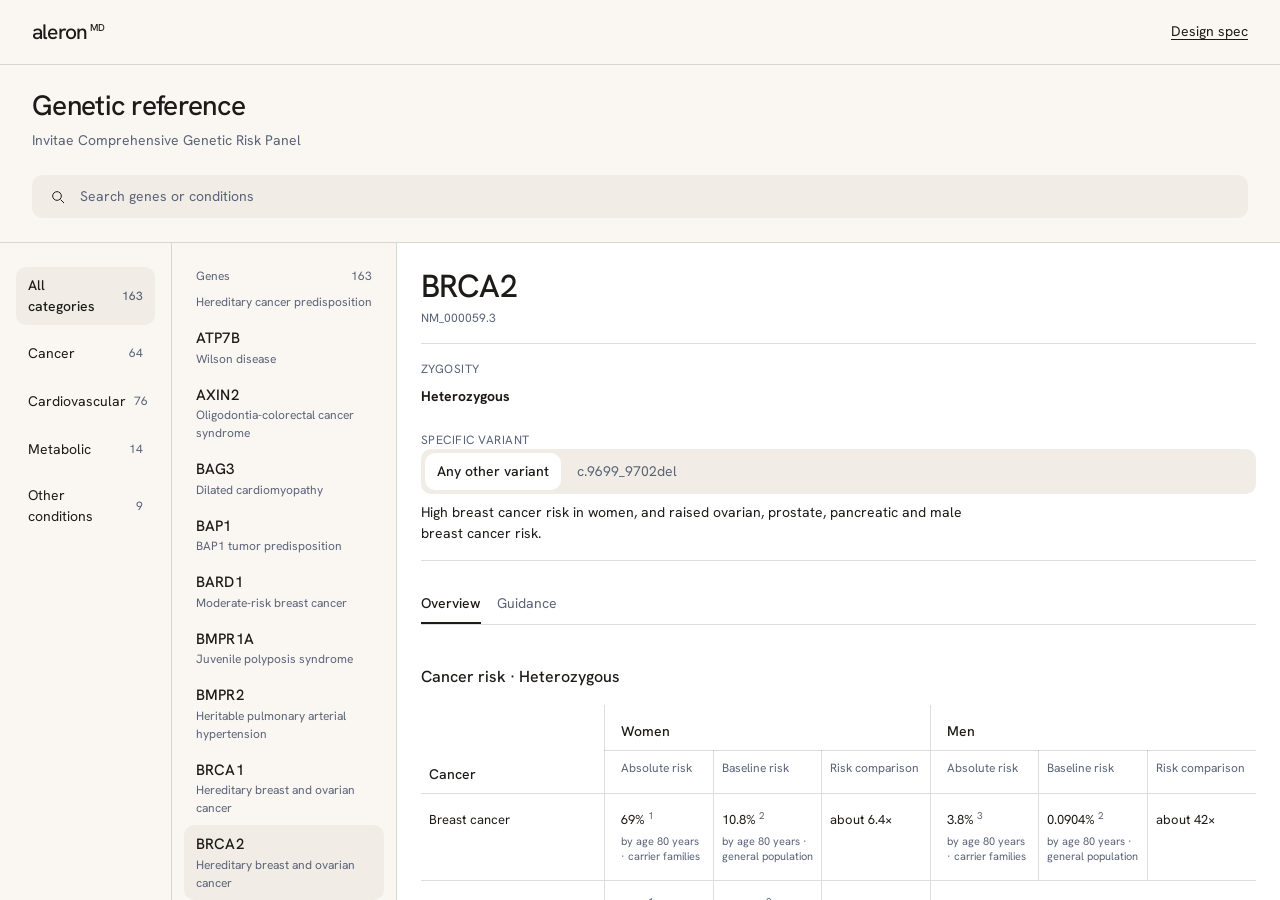
==== index.html @ 7b465159 "X-linked genes: check line for women with variants on both copies Co-Authored-By: Claude Opus 5.5 <n" ====
<!doctype html>
<html lang="en">
<head>
  <meta charset="utf-8">
  <meta name="viewport" content="width=device-width, initial-scale=1">
  <meta name="color-scheme" content="light">
  <meta name="robots" content="noindex, nofollow">
  <meta name="description" content="Browse genes, associated conditions, and source-linked clinical guidance.">
  <title>Genetic reference | Aleron MD</title>
  <link rel="icon" href="data:,">
  <link rel="preconnect" href="https://fonts.googleapis.com">
  <link rel="preconnect" href="https://fonts.gstatic.com" crossorigin>
  <link href="https://fonts.googleapis.com/css2?family=Hanken+Grotesk:wght@400;500&display=swap" rel="stylesheet">
  <link rel="stylesheet" href="./styles.css?v=zyg-9">
  <script type="module" src="./app.js?v=zyg-12"></script>
</head>
<body>
<div id="gene-library" aria-label="Genetic reference library">
  <header class="gl-top"><div class="gl-brand">aleron<sup>MD</sup></div><nav style="display:flex;gap:var(--space-inline-module)"><a href="./spec.html" style="color:inherit;text-underline-offset:3px">Design spec</a></nav></header>
  <div class="gl-heading"><div><h1>Genetic reference</h1><p class="gl-subtitle">Invitae Comprehensive Genetic Risk Panel</p></div></div>
  <div class="gl-search"><label class="gl-searchbox"><svg class="search-icon" viewBox="0 0 24 24" fill="none" stroke="currentColor" stroke-width="1.5" aria-hidden="true"><circle cx="10.5" cy="10.5" r="6.5"/><path d="m16 16 5 5"/></svg><input type="search" id="gl-search" aria-label="Search genes, conditions or subcategories" placeholder="Search genes or conditions"></label></div>
  <div class="gl-layout"><nav class="gl-rail" aria-label="Disease categories"><div class="gl-categories" id="gl-categories"></div></nav><section class="gl-results" aria-label="Matching genes"><div class="gl-resulttitle"><span>Genes</span><span id="gl-count" aria-live="polite"></span></div><div id="gl-list" class="gl-genelist"></div></section><main class="gl-detail" id="gl-detail" aria-label="Selected gene"></main></div>
</div>
<noscript>Enable JavaScript to browse the genetic reference.</noscript>
</body>
</html>
---- styles.css ----
/* Preserves the approved three-column reference design. */
html { color-scheme: light; }
body { margin: 0; }
#gene-library{--paper:#FAF7F2;--ink:#1D1B18;--cream:#F5F1E8;--navy:#252B3D;--gunmetal:#333E48;--slate:#5A6378;--inset:#F1EDE6;--ground:light-dark(var(--paper),var(--navy));--text-primary:light-dark(var(--ink),var(--cream));--text-secondary:light-dark(var(--slate),#C5C5CE);--surface-card:light-dark(#FFFFFF,var(--gunmetal));--surface-inset:light-dark(var(--inset),#20253A);--surface-selected:light-dark(var(--inset),var(--gunmetal));--border-base:light-dark(rgba(29,27,24,.15),rgba(245,241,232,.18));--control-primary-bg:light-dark(var(--ink),var(--cream));--control-primary-fg:light-dark(var(--cream),var(--ink));--space-stack-tight:4px;--space-stack-related:8px;--space-stack-field:16px;--space-stack-module:24px;--space-stack-group:26px;--space-stack-section:44px;--space-inline-related:8px;--space-inline-row:12px;--space-inline-module:16px;--space-layout-column:20px;--space-layout-gutter:32px;--space-inset-control:10px 18px;--radius-control:10px;--voice:'Hanken Grotesk',-apple-system,BlinkMacSystemFont,sans-serif;color:var(--text-primary);background:var(--ground);font:400 14px/1.5 var(--voice);min-height:100dvh;color-scheme:light}
#gene-library *{box-sizing:border-box}
#gene-library h1,#gene-library h2,#gene-library h3,#gene-library p{margin:0}
#gene-library button,#gene-library input,#gene-library select{font:inherit;color:inherit}
#gene-library button{cursor:pointer}
#gene-library button:focus-visible,#gene-library input:focus-visible,#gene-library select:focus-visible,#gene-library a:focus-visible{outline:2px solid var(--text-primary);outline-offset:3px}
#gene-library .gl-top{display:flex;align-items:center;justify-content:space-between;gap:var(--space-inline-module);padding:var(--space-stack-field) var(--space-layout-gutter);border-bottom:1px solid var(--border-base);}
#gene-library .gl-brand{font-size:21px;letter-spacing:-.8px;font-weight:500}
#gene-library .gl-brand sup{font-size:10px;letter-spacing:0;margin-left:3px}
#gene-library .gl-heading{padding:var(--space-stack-module) var(--space-layout-gutter);display:flex;justify-content:space-between;gap:var(--space-inline-module);align-items:flex-end}
#gene-library h1{font-size:28px;line-height:1.2;font-weight:500;letter-spacing:-.7px}
#gene-library .gl-subtitle{color:var(--text-secondary);margin-top:var(--space-stack-related)}
#gene-library .gl-search{padding:0 var(--space-layout-gutter) var(--space-stack-module);display:flex;gap:var(--space-inline-module);align-items:center}
#gene-library .gl-searchbox{display:flex;align-items:center;gap:var(--space-inline-row);background:var(--surface-inset);border-radius:var(--radius-control);padding:var(--space-inset-control);flex:1}
#gene-library .gl-searchbox input{width:100%;border:0;outline-offset:4px;background:transparent;min-width:0}
#gene-library input::placeholder{color:var(--text-secondary);opacity:1}
#gene-library .gl-searchbox svg{width:16px;height:16px;flex:none}
#gene-library .gl-layout{display:grid;grid-template-columns:172px 225px minmax(0,1fr);border-top:1px solid var(--border-base);min-height:560px}
#gene-library .gl-rail{padding:var(--space-stack-module) var(--space-stack-field);border-right:1px solid var(--border-base)}
#gene-library .gl-label{font-size:12px;font-weight:500;color:var(--text-secondary);margin-bottom:var(--space-stack-field)}
#gene-library .gl-categories{display:flex;flex-direction:column;gap:var(--space-stack-related)}
#gene-library .gl-category{background:transparent;border:0;text-align:left;border-radius:var(--radius-control);padding:var(--space-stack-related) var(--space-inline-row);display:flex;justify-content:space-between;gap:var(--space-inline-related);align-items:center;min-height:40px}
#gene-library .gl-category[aria-pressed=true]{background:var(--surface-selected);font-weight:500}
#gene-library .gl-category span:last-child{font-size:12px;font-variant-numeric:tabular-nums;color:var(--text-secondary)}
#gene-library .gl-results{border-right:1px solid var(--border-base);padding:var(--space-stack-module) var(--space-inline-row)}
#gene-library .gl-resulttitle{display:flex;justify-content:space-between;gap:var(--space-inline-related);padding:0 var(--space-inline-row);color:var(--text-secondary);font-size:12px;margin-bottom:var(--space-stack-field)}
#gene-library .gl-gene{border:0;background:transparent;width:100%;text-align:left;border-radius:var(--radius-control);padding:var(--space-stack-field) var(--space-inline-row);display:block}
#gene-library .gl-gene[aria-pressed=true]{background:var(--surface-selected)}
#gene-library .gl-gene strong{font-size:17px;letter-spacing:.15px;font-weight:500;display:block}
#gene-library .gl-gene .gl-genename{font-size:13px;display:block;color:var(--text-secondary);margin-top:var(--space-stack-tight)}
#gene-library .gl-gene .gl-genecat{display:block;font-size:11px;color:var(--text-secondary);margin-top:var(--space-stack-related)}
#gene-library .gl-detail{padding:var(--space-stack-module);min-width:0;background:var(--surface-card)}
#gene-library .gl-titleline{display:flex;align-items:center;justify-content:space-between;gap:var(--space-inline-module)}
#gene-library h2{font-size:32px;line-height:1.2;letter-spacing:-.6px;font-weight:500}
#gene-library .gl-association{margin-top:var(--space-stack-module)}
#gene-library .gl-association label,#gene-library .gl-finding label{display:block;font-size:12px;color:var(--text-secondary);margin-bottom:var(--space-stack-related)}
#gene-library select{background:var(--surface-inset);border:0;border-radius:var(--radius-control);width:100%;padding:var(--space-inset-control);text-overflow:ellipsis}
#gene-library .gl-meta{display:flex;flex-wrap:wrap;gap:var(--space-inline-row);font-size:12px;color:var(--text-secondary);margin-top:var(--space-stack-related)}
#gene-library .gl-tabbar{display:flex;gap:var(--space-inline-module);margin-top:var(--space-stack-module);border-bottom:1px solid var(--border-base)}
#gene-library .gl-tab{border:0;border-bottom:2px solid transparent;background:transparent;padding:var(--space-stack-related) 0;color:var(--text-secondary)}
#gene-library .gl-tab[aria-pressed=true]{border-bottom-color:var(--text-primary);color:var(--text-primary);font-weight:500}
#gene-library .gl-body{padding-top:var(--space-stack-module)}
#gene-library .gl-finding{margin-bottom:var(--space-stack-group)}
#gene-library .gl-section+.gl-section{margin-top:var(--space-stack-group)}
#gene-library h3{font-weight:500;font-size:15px;margin-bottom:var(--space-stack-related)}
#gene-library .gl-row{margin-top:var(--space-stack-related);font-size:14px}
#gene-library .gl-source{display:inline-block;font-size:12px;color:var(--text-secondary);text-decoration:underline;text-underline-offset:3px;margin-top:var(--space-stack-related)}
#gene-library .gl-empty{color:var(--text-secondary);padding:var(--space-stack-field) var(--space-inline-row)}
#gene-library .gl-caption{font-size:12px;color:var(--text-secondary);margin-top:var(--space-stack-group)}
#gene-library .gl-sourceentry+.gl-sourceentry{margin-top:var(--space-stack-group)}
#gene-library .gl-sourceentry p{margin-top:var(--space-stack-related);color:var(--text-secondary);font-size:13px}
#gene-library .gl-full{width:100%}
@media(max-width:850px){#gene-library .gl-layout{grid-template-columns:145px 190px minmax(0,1fr)}
#gene-library .gl-detail{padding:var(--space-stack-field)}
#gene-library .gl-heading,#gene-library .gl-top,#gene-library .gl-search{padding-left:var(--space-stack-module);padding-right:var(--space-stack-module)}}
@media(max-width:680px){#gene-library .gl-layout{grid-template-columns:minmax(0,1fr)}
#gene-library .gl-rail{border-right:0;border-bottom:1px solid var(--border-base);padding:var(--space-stack-field)}
#gene-library .gl-categories{flex-direction:row;flex-wrap:wrap;gap:var(--space-stack-tight)}
#gene-library .gl-rail .gl-label,#gene-library .gl-category{font-size:13px;min-height:44px}
#gene-library .gl-results{border-right:0;border-bottom:1px solid var(--border-base);padding:var(--space-stack-field)}
#gene-library .gl-genelist{display:grid;grid-template-columns:repeat(2,minmax(0,1fr));gap:var(--space-stack-tight)}
#gene-library .gl-gene{min-height:88px}
#gene-library .gl-resulttitle{margin-bottom:var(--space-stack-related)}
#gene-library .gl-heading{align-items:flex-start}
#gene-library .gl-detail{padding:var(--space-stack-module)}
#gene-library h1{font-size:26px}
#gene-library .gl-titleline{align-items:flex-start}}
#gene-library .gl-searchbox .search-icon { width: 16px; height: 16px; flex: none; }
#gene-library .gl-layout { min-height: calc(100dvh - 242px); }
#gene-library .gl-detail { min-width: 0; }
#gene-library .gl-back { display: none; background: transparent; border: 0; padding: 0; margin-bottom: var(--space-stack-module); text-decoration: underline; text-underline-offset: 3px; }
@media (max-width: 680px) {
  #gene-library .gl-layout { min-height: 0; }
  #gene-library .gl-detail { display: none; }
  #gene-library.reading .gl-detail { display: block; }
  #gene-library.reading .gl-rail, #gene-library.reading .gl-results { display: none; }
  #gene-library .gl-back { display: inline-block; min-height: 44px; }
  #gene-library .gl-searchbox input, #gene-library select { font-size: 16px; }
}


#gene-library .gl-care-path { padding: var(--space-stack-field); background: var(--surface-inset); border-radius: var(--radius-control); margin-bottom: var(--space-stack-group); }
#gene-library .gl-care-path > p { font-size: 12px; color: var(--text-secondary); margin-bottom: var(--space-stack-related); }
#gene-library .gl-care-path > h3 { margin: 0; font-size: 18px; }
#gene-library .gl-task h4 { margin: 0; font-size: 14px; font-weight: 500; }
#gene-library .gl-task + .gl-task { margin-top: var(--space-stack-field); }
#gene-library .gl-task .gl-row { margin-top: var(--space-stack-tight); }
#gene-library .gl-section > h3 { margin-bottom: var(--space-stack-field); }

#gene-library .gl-risk-summary { margin-top: var(--space-stack-group); }
#gene-library .gl-risk-heading { display: flex; flex-wrap: wrap; justify-content: space-between; gap: var(--space-inline-related); align-items: baseline; }
#gene-library .gl-risk-heading h3 { margin-bottom: 0; }
#gene-library .gl-risk-heading span, #gene-library .gl-risk-population, #gene-library .gl-risk-note { color: var(--text-secondary); font-size: 13px; }
#gene-library .gl-risk-population { margin-top: var(--space-stack-related); }
#gene-library .gl-risk-table { width: 100%; border-collapse: collapse; margin-top: var(--space-stack-field); font-size: 14px; }
#gene-library .gl-risk-table th, #gene-library .gl-risk-table td { text-align: left; padding: var(--space-stack-related) var(--space-inline-row) var(--space-stack-related) 0; border-bottom: 1px solid var(--border-base); font-weight: 400; }
#gene-library .gl-risk-table thead th { color: var(--text-secondary); font-size: 12px; }
#gene-library .gl-risk-table td { text-align: right; font-variant-numeric: tabular-nums; }
#gene-library .gl-risk-table th:not(:first-child) { text-align: right; }
#gene-library .gl-risk-table td:first-of-type { font-size: 19px; font-weight: 500; }
#gene-library .gl-risk-note { margin-top: var(--space-stack-related); }
#gene-library .gl-characterization { margin: var(--space-stack-group) 0 0; }
#gene-library .gl-characterization-row + .gl-characterization-row { margin-top: var(--space-stack-field); }
#gene-library .gl-characterization dt { font-size: 14px; font-weight: 500; }
#gene-library .gl-characterization dd { margin: var(--space-stack-tight) 0 0; font-size: 14px; }

#gene-library .gl-context-controls { display:grid; grid-template-columns:repeat(2,minmax(0,1fr)); gap:var(--space-inline-module); margin-top:var(--space-stack-module); }
#gene-library .gl-context-controls label, #gene-library .gl-result-picker, #gene-library .gl-cancer-picker { display:block; font-size:12px; color:var(--text-secondary); }
#gene-library .gl-context-controls select, #gene-library .gl-result-picker select, #gene-library .gl-cancer-picker select { margin-top:var(--space-stack-related); font-size:14px; color:var(--text-primary); }
#gene-library .gl-result-picker { margin-top:var(--space-stack-field); }
#gene-library .gl-cancer-picker { margin-bottom:var(--space-stack-related); }
#gene-library .gl-care-path { margin-top:var(--space-stack-module); }
#gene-library .gl-matrix-wrap { max-width:100%; overflow-x:auto; margin-top:var(--space-stack-field); }
#gene-library .gl-cancer-matrix caption { text-align:left; font-size:16px; font-weight:500; margin-bottom:var(--space-stack-field); }
#gene-library .gl-cancer-matrix { width:100%; border-collapse:collapse; font-size:13px; }
#gene-library .gl-cancer-matrix th, #gene-library .gl-cancer-matrix td { text-align:left; vertical-align:top; padding:var(--space-stack-field) var(--space-inline-related); border-bottom:1px solid var(--border-base); font-weight:400; }
#gene-library .gl-cancer-matrix thead th { font-size:12px; color:var(--text-secondary); }
#gene-library .gl-cancer-matrix button { border:0; background:transparent; text-align:left; padding:0; font-size:14px; width:100%; }
#gene-library .gl-cancer-matrix strong { font-weight:500; font-size:16px; font-variant-numeric:tabular-nums; white-space:nowrap; }
#gene-library .gl-cancer-matrix small { display:block; margin-top:var(--space-stack-tight); font-size:11px; white-space:nowrap; color:var(--text-secondary); }
#gene-library .gl-cancer-matrix .gl-not-applicable { color:var(--text-secondary); }
#gene-library .gl-cancer-matrix .gl-risk-horizon { white-space:normal; }
#gene-library .gl-cancer-matrix button strong { text-decoration:underline; text-underline-offset:3px; }
#gene-library .gl-cancer-matrix .is-current { background:var(--surface-inset); }
#gene-library .gl-selected-outcome { margin-top:var(--space-stack-group); }
#gene-library .gl-selected-outcome .gl-characterization { margin-top:var(--space-stack-field); }
#gene-library .gl-open-guidance { margin-top:var(--space-stack-module); border:0; border-radius:var(--radius-control); padding:var(--space-inset-control); background:var(--surface-inset); }
@media(max-width:680px){#gene-library .gl-context-controls { grid-template-columns:minmax(0,1fr); } #gene-library .gl-cancer-matrix th, #gene-library .gl-cancer-matrix td { padding:var(--space-stack-related); } }

#gene-library .gl-cancer-matrix .gl-risk-multiplier { display:inline-block; font-size:14px; font-weight:500; margin-left:var(--space-inline-related); }
#gene-library .gl-cancer-matrix .gl-risk-baseline { white-space:normal; }

/* Guidance: scan the care decision, then expand physician and referral tasks. */
#gene-library .gl-guidance-toolbar { display:flex; align-items:center; justify-content:space-between; gap:var(--space-inline-module); margin-bottom:var(--space-stack-module); }
#gene-library .gl-population-switch { display:flex; gap:var(--space-stack-tight); padding:var(--space-stack-tight); background:var(--surface-inset); border-radius:var(--radius-control); }
#gene-library .gl-population-switch button { border:0; background:transparent; padding:var(--space-stack-related) var(--space-inline-row); border-radius:var(--radius-control); color:var(--text-secondary); }
#gene-library .gl-population-switch button[aria-pressed=true] { background:var(--surface-card); color:var(--text-primary); font-weight:500; }
#gene-library .gl-guidance-toolbar select { width:auto; max-width:50%; background:transparent; border:1px solid var(--border-base); }
#gene-library .gl-care-item { border-top:1px solid var(--border-base); }
#gene-library .gl-care-item:last-child { border-bottom:1px solid var(--border-base); }
#gene-library .gl-care-item > h3 { margin:0; }
#gene-library .gl-care-summary { display:grid; grid-template-columns:minmax(0,1fr) minmax(0,1.4fr) auto; gap:var(--space-inline-module); align-items:center; width:100%; border:0; background:transparent; text-align:left; padding:var(--space-stack-module) var(--space-inline-related); }
#gene-library .gl-care-summary:hover { background:var(--surface-inset); }
#gene-library .gl-care-name { font-size:15px; font-weight:500; }
#gene-library .gl-care-name small { display:block; color:var(--text-secondary); font-size:12px; font-weight:400; margin-top:var(--space-stack-tight); }
#gene-library .gl-care-decision { font-size:14px; font-weight:400; }
#gene-library .gl-care-toggle { color:var(--text-secondary); font-size:12px; font-weight:400; text-decoration:underline; text-underline-offset:3px; }
#gene-library .gl-care-content { padding:var(--space-stack-related) var(--space-inline-related) var(--space-stack-module); }
#gene-library .gl-care-content[hidden] { display:none; }
#gene-library .gl-care-columns { display:grid; grid-template-columns:repeat(2,minmax(0,1fr)); gap:var(--space-stack-group); }
#gene-library .gl-care-heading { margin:0 0 var(--space-stack-field); font-size:16px; font-weight:500; }
#gene-library .gl-care-columns .gl-task .gl-row { color:var(--text-secondary); }
#gene-library .gl-care-content .gl-caption { margin-top:var(--space-stack-module); }
@media(max-width:1000px) { #gene-library .gl-care-columns { grid-template-columns:minmax(0,1fr); } }
@media(max-width:680px) {
 #gene-library .gl-guidance-toolbar { gap:var(--space-stack-related); }
 #gene-library .gl-guidance-toolbar select { max-width:44%; font-size:14px; padding:var(--space-stack-related); }
 #gene-library .gl-population-switch button { padding:var(--space-stack-related); min-height:44px; }
 #gene-library .gl-care-summary { grid-template-columns:minmax(0,1fr) auto; gap:var(--space-stack-related); }
 #gene-library .gl-care-name { grid-column:1; }
 #gene-library .gl-care-decision { grid-column:1; color:var(--text-secondary); }
 #gene-library .gl-care-toggle { grid-column:2; grid-row:1 / 3; }
}

#gene-library .gl-physician-decision { border-left:3px solid var(--text-primary); padding:var(--space-stack-related) var(--space-stack-field); margin-bottom:var(--space-stack-group); }
#gene-library .gl-physician-decision > p:first-child { font-size:12px; color:var(--text-secondary); margin-bottom:var(--space-stack-tight); }
#gene-library .gl-physician-decision h3 { font-size:22px; }
#gene-library .gl-physician-decision > p:last-child { max-width:72ch; }
#gene-library .gl-action-plan { margin:0; padding-left:var(--space-stack-module); }
#gene-library .gl-action-plan > li { padding:var(--space-stack-module) 0; border-top:1px solid var(--border-base); }
#gene-library .gl-action-plan > li::marker { font-size:16px; font-weight:500; }
#gene-library .gl-action-plan h3 { font-size:17px; margin-bottom:var(--space-stack-related); }
#gene-library .gl-plan-decision { color:var(--text-secondary); max-width:85ch; }
#gene-library .gl-action-plan dl { margin:var(--space-stack-field) 0 0; }
#gene-library .gl-action-plan dl > div { display:grid; grid-template-columns:minmax(140px,1fr) minmax(0,3fr); gap:var(--space-inline-module); margin-top:var(--space-stack-field); }
#gene-library .gl-action-plan dt { font-weight:500; }
#gene-library .gl-action-plan dd { margin:0; max-width:75ch; }
#gene-library .gl-plan-evidence { border-top:1px solid var(--border-base); padding-top:var(--space-stack-module); }
#gene-library .gl-plan-evidence .gl-section { margin-top:var(--space-stack-module); }
@media(max-width:850px) { #gene-library .gl-action-plan dl > div { grid-template-columns:minmax(0,1fr); gap:var(--space-stack-tight); } }

#gene-library .gl-recommendation-sources { display:flex; flex-wrap:wrap; column-gap:var(--space-inline-module); }

#gene-library .gl-atm-genotype { font-size:12px; color:var(--text-secondary); margin:var(--space-stack-tight) 0 var(--space-stack-field); }
#gene-library .gl-atm-variant { border-top:1px solid var(--border-base); margin-top:var(--space-stack-related); padding-top:var(--space-stack-related); }

@media(max-width:680px) {
 #gene-library .gl-atm-matrix { table-layout:fixed; }
 #gene-library .gl-atm-matrix th:first-child { width:26%; }
 #gene-library .gl-atm-matrix strong, #gene-library .gl-atm-matrix small { white-space:normal; overflow-wrap:anywhere; }
}

/* Each ATM column represents one measure; sex groups share the same structure. */
#gene-library .gl-atm-matrix { table-layout:fixed; min-width:650px; }
#gene-library .gl-atm-matrix .gl-atm-cancer-col { width:22%; }
#gene-library .gl-atm-matrix th:first-child { width:auto; }
#gene-library .gl-atm-matrix thead tr:first-child th { color:var(--text-primary); font-size:14px; font-weight:500; padding-bottom:var(--space-stack-related); }
#gene-library .gl-atm-matrix thead th[rowspan] { vertical-align:bottom; }
#gene-library .gl-atm-matrix thead tr:nth-child(2) th { padding-top:var(--space-stack-related); }
#gene-library .gl-atm-matrix .gl-atm-sex-start { border-left:1px solid var(--border-base); padding-left:var(--space-stack-field); }
#gene-library .gl-atm-value { font-size:13px; font-variant-numeric:tabular-nums; }
#gene-library .gl-atm-unknown { color:var(--text-secondary); font-size:12px; }
#gene-library .gl-atm-scroll-hint { display:none; }
@media(max-width:680px) {
 #gene-library .gl-atm-matrix { min-width:540px; }
 #gene-library .gl-atm-matrix .gl-atm-cancer-col { width:120px; }
 #gene-library .gl-atm-scroll-hint { display:block; font-size:12px; color:var(--text-secondary); margin-top:var(--space-stack-related); }
 #gene-library .gl-atm-matrix th[scope="row"], #gene-library .gl-atm-matrix th[rowspan] { position:sticky; left:0; background:var(--surface-card); }
}

/* Risk tables with two data columns fit a phone without horizontal scroll. */
#gene-library .gl-atm-matrix.gl-compact { min-width:0; }
/* Above phone width the page is a fixed-height shell: header and search stay put, and each column scrolls on its own. */
@media (min-width: 681px) {
  #gene-library { height: 100dvh; min-height: 0; display: flex; flex-direction: column; }
  #gene-library .gl-layout { flex: 1; min-height: 0; grid-template-rows: minmax(0, 1fr); }
  #gene-library .gl-rail, #gene-library .gl-results, #gene-library .gl-detail { overflow-y: auto; overscroll-behavior: contain; }
  #gene-library .gl-results { padding-top: 0; }
  #gene-library .gl-gene { padding: var(--space-stack-related) var(--space-inline-row); }
  #gene-library .gl-gene strong { font-size: 15px; }
  #gene-library .gl-gene .gl-genename { margin-top: 0; font-size: 12px; }
  #gene-library .gl-resulttitle { position: sticky; top: 0; z-index: 1; background: var(--ground); margin: 0 calc(-1 * var(--space-inline-row)) var(--space-stack-related); padding: var(--space-stack-module) calc(2 * var(--space-inline-row)) var(--space-stack-related); }
}
#gene-library .gl-cite { font-size: 10px; vertical-align: super; line-height: 0; margin-left: 2px; color: var(--text-secondary); white-space: nowrap; }
#gene-library .gl-cite a { color: inherit; text-decoration: none; padding: 0 1px; }
#gene-library .gl-cite a:hover { text-decoration: underline; }
#gene-library .gl-sourcelist { margin: var(--space-stack-related) 0 0; padding-left: 20px; }
#gene-library .gl-sourcelist li + li { margin-top: var(--space-stack-tight); }
#gene-library .gl-sourcelist .gl-source { margin-top: 0; }

#gene-library .gl-cancer-matrix .gl-risk-period { display:block; margin-top:var(--space-stack-tight); font-size:11px; line-height:1.35; color:var(--text-secondary); white-space:normal; overflow-wrap:anywhere; }
#gene-library .gl-atm-matrix td + td:not(.gl-atm-sex-start),
#gene-library .gl-atm-matrix thead tr:nth-child(2) th + th:not(.gl-atm-sex-start) { border-left:1px solid var(--border-base); }

#gene-library [data-reference-list] li:focus { outline:1px solid var(--border-base); outline-offset:4px; }

/* Invitae positive results guides on the Guidance tab (24 October 2026). */
#gene-library .gl-guide-list{list-style:none;margin:0;padding:0;display:grid;gap:var(--space-stack-related)}
#gene-library .gl-guide-list .gl-source{font-size:14px;color:var(--text-primary);margin-top:0}
#gene-library .gl-guide-list small{display:block}

/* Zygosity switch (prototype, 24 October 2026): the result on the report comes before the tabs. */
#gene-library .gl-zygosity{display:grid;gap:var(--space-stack-related);margin-block:var(--space-stack-related) var(--space-stack-module);padding-block:var(--space-stack-field);border-top:1px solid var(--border-base);border-bottom:1px solid var(--border-base)}
#gene-library .gl-zygosity-label{margin:0;font-size:12px;letter-spacing:.04em;text-transform:uppercase;color:var(--text-secondary)}
#gene-library .gl-zygosity-meaning h3{margin:0 0 4px;font-size:15px}
#gene-library .gl-zygosity-meaning p{margin:0;max-width:68ch}
#gene-library .gl-zygosity-check{margin-top:6px!important;color:var(--text-secondary);font-size:13px}

#gene-library .gl-zygosity-sub{margin-top:var(--space-stack-field)}
#gene-library .gl-review-notice{margin-top:var(--space-stack-section)}
#gene-library .gl-zygosity-switch button{text-align:left}
#gene-library .gl-zygosity-switch small{display:block;font-size:12px;font-weight:400;color:var(--text-secondary)}
#gene-library .gl-zygosity-fixed{margin:0}
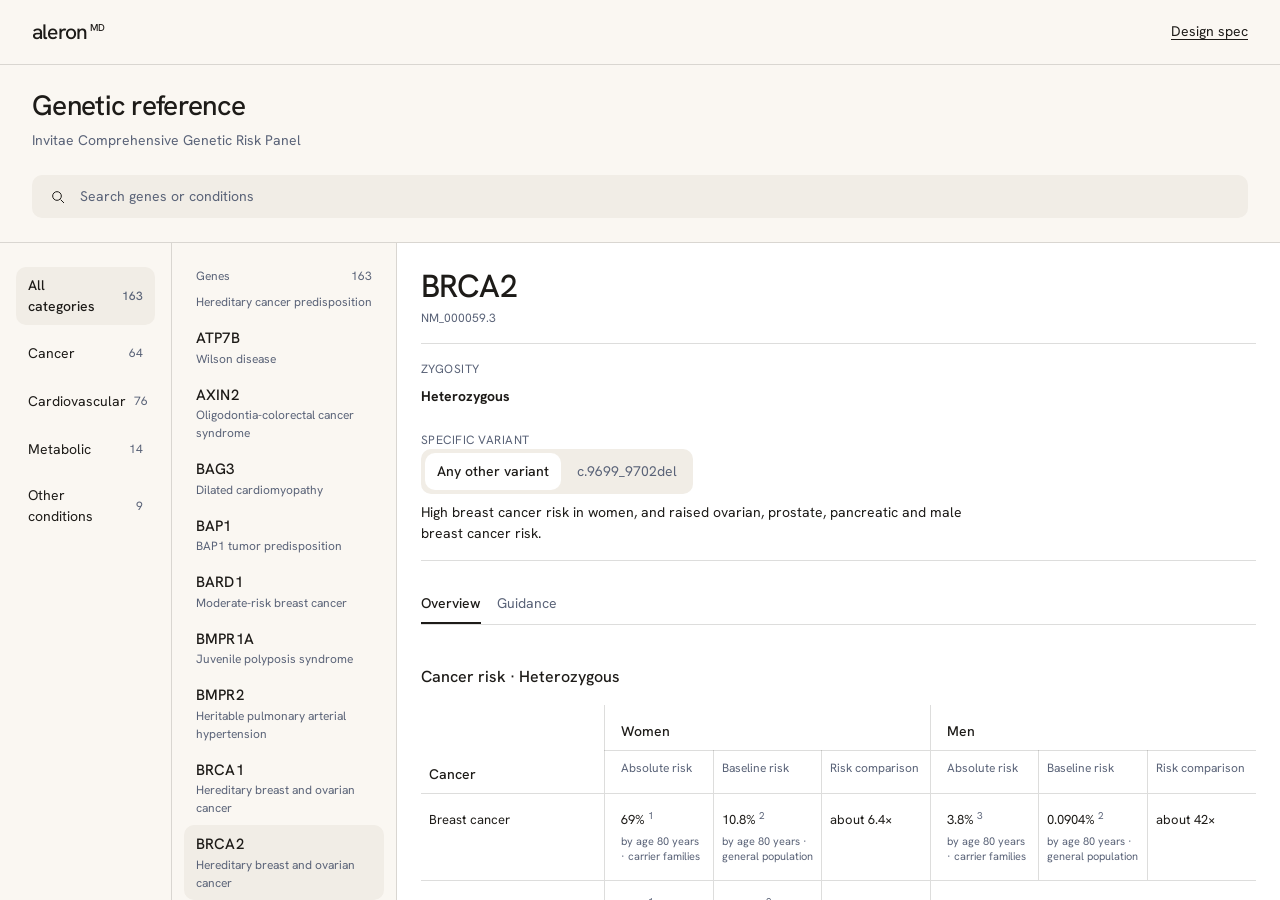
==== commit a9da5cff: "Toggles fit their options instead of spanning the page Co-Authored-By: Claude Opus 5.5 <noreply@anth" ====
--- a/index.html
+++ b/index.html
@@ -11,7 +11,7 @@
   <link rel="preconnect" href="https://fonts.googleapis.com">
   <link rel="preconnect" href="https://fonts.gstatic.com" crossorigin>
   <link href="https://fonts.googleapis.com/css2?family=Hanken+Grotesk:wght@400;500&display=swap" rel="stylesheet">
-  <link rel="stylesheet" href="./styles.css?v=zyg-9">
+  <link rel="stylesheet" href="./styles.css?v=zyg-12">
   <script type="module" src="./app.js?v=zyg-12"></script>
 </head>
 <body>
--- a/styles.css
+++ b/styles.css
@@ -135,7 +135,7 @@
 
 /* Guidance: scan the care decision, then expand physician and referral tasks. */
 #gene-library .gl-guidance-toolbar { display:flex; align-items:center; justify-content:space-between; gap:var(--space-inline-module); margin-bottom:var(--space-stack-module); }
-#gene-library .gl-population-switch { display:flex; gap:var(--space-stack-tight); padding:var(--space-stack-tight); background:var(--surface-inset); border-radius:var(--radius-control); }
+#gene-library .gl-population-switch { display:flex; flex-wrap:wrap; width:fit-content; max-width:100%; gap:var(--space-stack-tight); padding:var(--space-stack-tight); background:var(--surface-inset); border-radius:var(--radius-control); }
 #gene-library .gl-population-switch button { border:0; background:transparent; padding:var(--space-stack-related) var(--space-inline-row); border-radius:var(--radius-control); color:var(--text-secondary); }
 #gene-library .gl-population-switch button[aria-pressed=true] { background:var(--surface-card); color:var(--text-primary); font-weight:500; }
 #gene-library .gl-guidance-toolbar select { width:auto; max-width:50%; background:transparent; border:1px solid var(--border-base); }
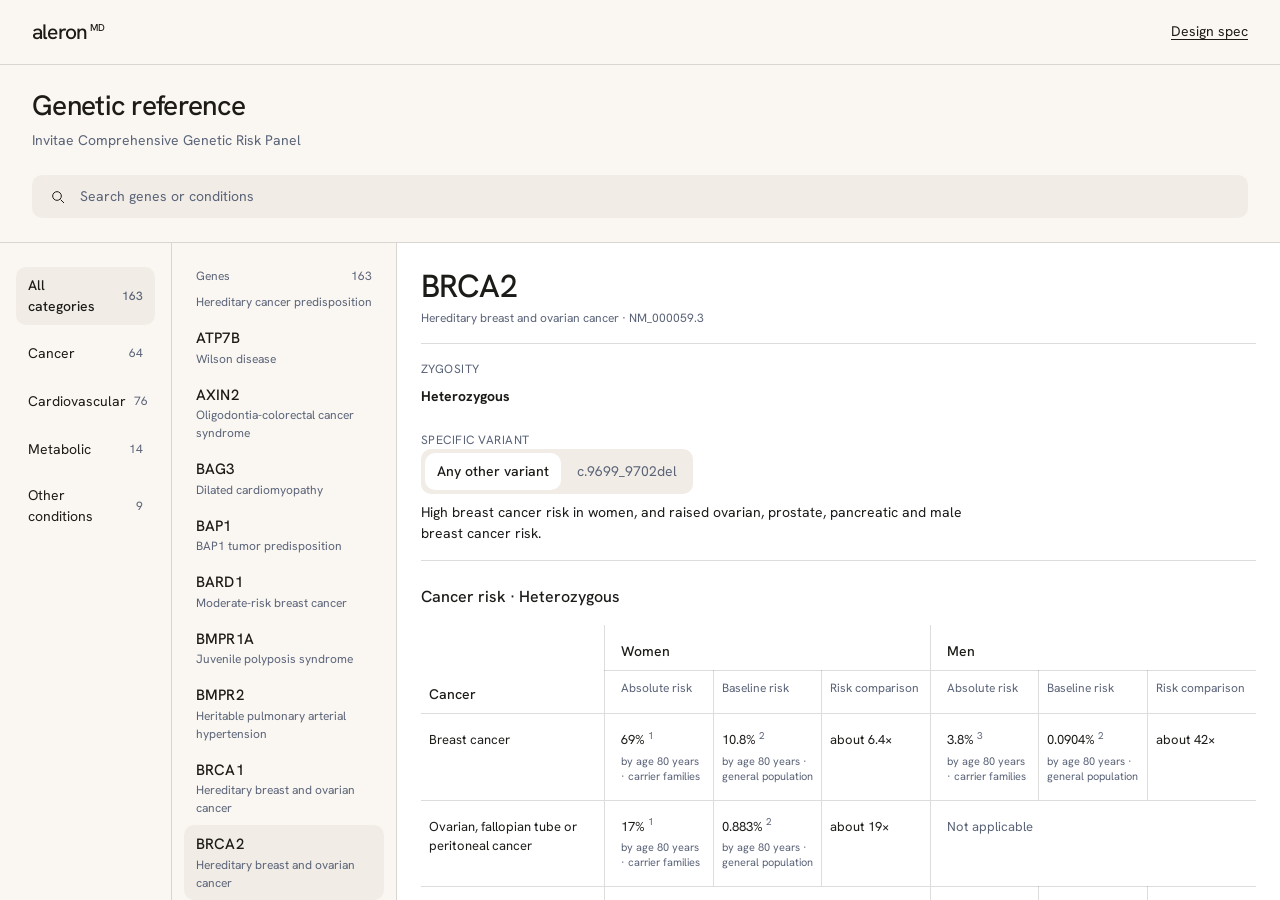
==== commit 1ff08284: "Simplify gene pages: guidance under the table, leaner table legend Guidance moves out of its tab to " ====
--- a/index.html
+++ b/index.html
@@ -11,8 +11,8 @@
   <link rel="preconnect" href="https://fonts.googleapis.com">
   <link rel="preconnect" href="https://fonts.gstatic.com" crossorigin>
   <link href="https://fonts.googleapis.com/css2?family=Hanken+Grotesk:wght@400;500&display=swap" rel="stylesheet">
-  <link rel="stylesheet" href="./styles.css?v=zyg-12">
-  <script type="module" src="./app.js?v=zyg-12"></script>
+  <link rel="stylesheet" href="./styles.css?v=zyg-14">
+  <script type="module" src="./app.js?v=zyg-14"></script>
 </head>
 <body>
 <div id="gene-library" aria-label="Genetic reference library">
--- a/styles.css
+++ b/styles.css
@@ -254,3 +254,8 @@
 #gene-library .gl-zygosity-switch button{text-align:left}
 #gene-library .gl-zygosity-switch small{display:block;font-size:12px;font-weight:400;color:var(--text-secondary)}
 #gene-library .gl-zygosity-fixed{margin:0}
+/* Guidance sits under the risk table; its heading matches the table caption (24 October 2026). */
+#gene-library .gl-guidance{margin-top:var(--space-stack-module);display:grid;gap:var(--space-stack-related)}
+#gene-library .gl-guidance h3{margin:0;font-size:16px;font-weight:500}
+#gene-library .gl-guidance .gl-risk-note{margin:0}
+#gene-library .gl-zygosity+.gl-body{padding-top:0}
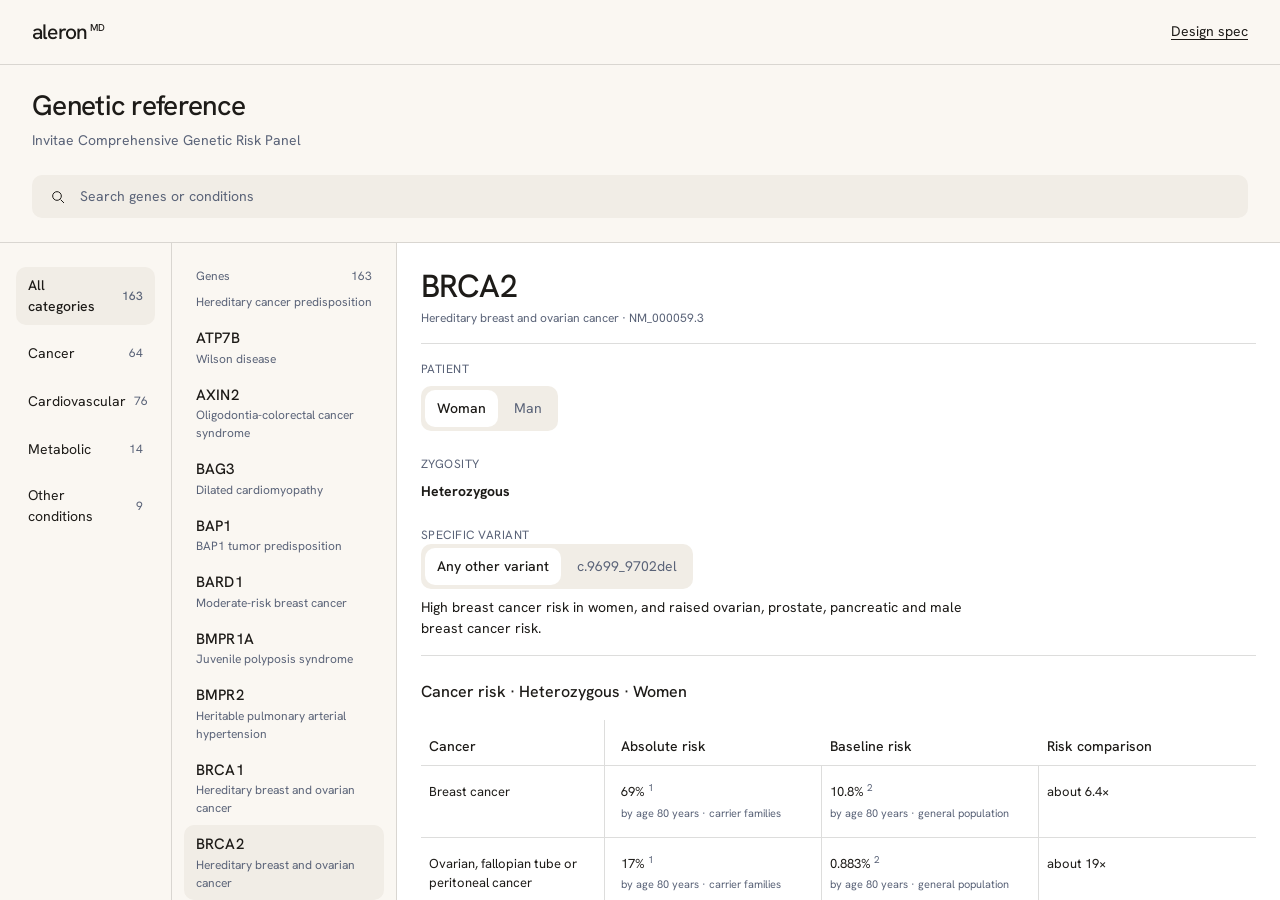
==== commit df5c8e7f: "Patient selector: the page shows one sex at a time A Woman / Man choice at the top of each gene page" ====
--- a/index.html
+++ b/index.html
@@ -11,8 +11,8 @@
   <link rel="preconnect" href="https://fonts.googleapis.com">
   <link rel="preconnect" href="https://fonts.gstatic.com" crossorigin>
   <link href="https://fonts.googleapis.com/css2?family=Hanken+Grotesk:wght@400;500&display=swap" rel="stylesheet">
-  <link rel="stylesheet" href="./styles.css?v=zyg-14">
-  <script type="module" src="./app.js?v=zyg-14"></script>
+  <link rel="stylesheet" href="./styles.css?v=zyg-22">
+  <script type="module" src="./app.js?v=zyg-22"></script>
 </head>
 <body>
 <div id="gene-library" aria-label="Genetic reference library">
--- a/styles.css
+++ b/styles.css
@@ -259,3 +259,19 @@
 #gene-library .gl-guidance h3{margin:0;font-size:16px;font-weight:500}
 #gene-library .gl-guidance .gl-risk-note{margin:0}
 #gene-library .gl-zygosity+.gl-body{padding-top:0}
+/* Guidance: a two-column what-to-do list, then a resources list in the same grid (24 October 2026). */
+#gene-library .gl-guide-summary,#gene-library .gl-guide-resources{display:grid;grid-template-columns:168px minmax(0,68ch);gap:var(--space-stack-related) var(--space-inline-module);margin:0}
+#gene-library .gl-guide-summary div,#gene-library .gl-guide-resources div{display:contents}
+#gene-library .gl-guide-summary dt,#gene-library .gl-guide-resources dt{font-weight:500}
+#gene-library .gl-guide-summary dd,#gene-library .gl-guide-resources dd{margin:0}
+#gene-library .gl-guide-resources{padding-top:var(--space-stack-field);border-top:1px solid var(--border-base);font-size:14px}
+#gene-library .gl-guide-resources dt{color:var(--text-secondary);font-weight:400}
+#gene-library .gl-guide-resources .gl-source{margin-top:0;color:var(--text-primary)}
+#gene-library .gl-guide-resources small{display:block;font-size:12px;color:var(--text-secondary)}
+@media (max-width:640px){#gene-library .gl-guide-summary,#gene-library .gl-guide-resources{grid-template-columns:1fr;gap:2px}#gene-library .gl-guide-summary dd,#gene-library .gl-guide-resources dd{margin-bottom:var(--space-stack-related)}}
+#gene-library .gl-guide-summary small{display:block;font-size:12px;color:var(--text-secondary)}
+/* Average-risk standard under a guidance row: what an ordinary patient gets, for comparison (24 October 2026). */
+#gene-library .gl-guide-summary .gl-average{display:block;margin-top:2px;font-size:12px;color:var(--text-secondary)}
+#gene-library .gl-guide-summary .gl-average a{color:inherit;text-underline-offset:2px}
+/* Patient selector shares the result block with zygosity; a label after a switch gets a field gap (24 October 2026). */
+#gene-library .gl-zygosity > .gl-zygosity-label:not(:first-child){margin-top:var(--space-stack-field)}
